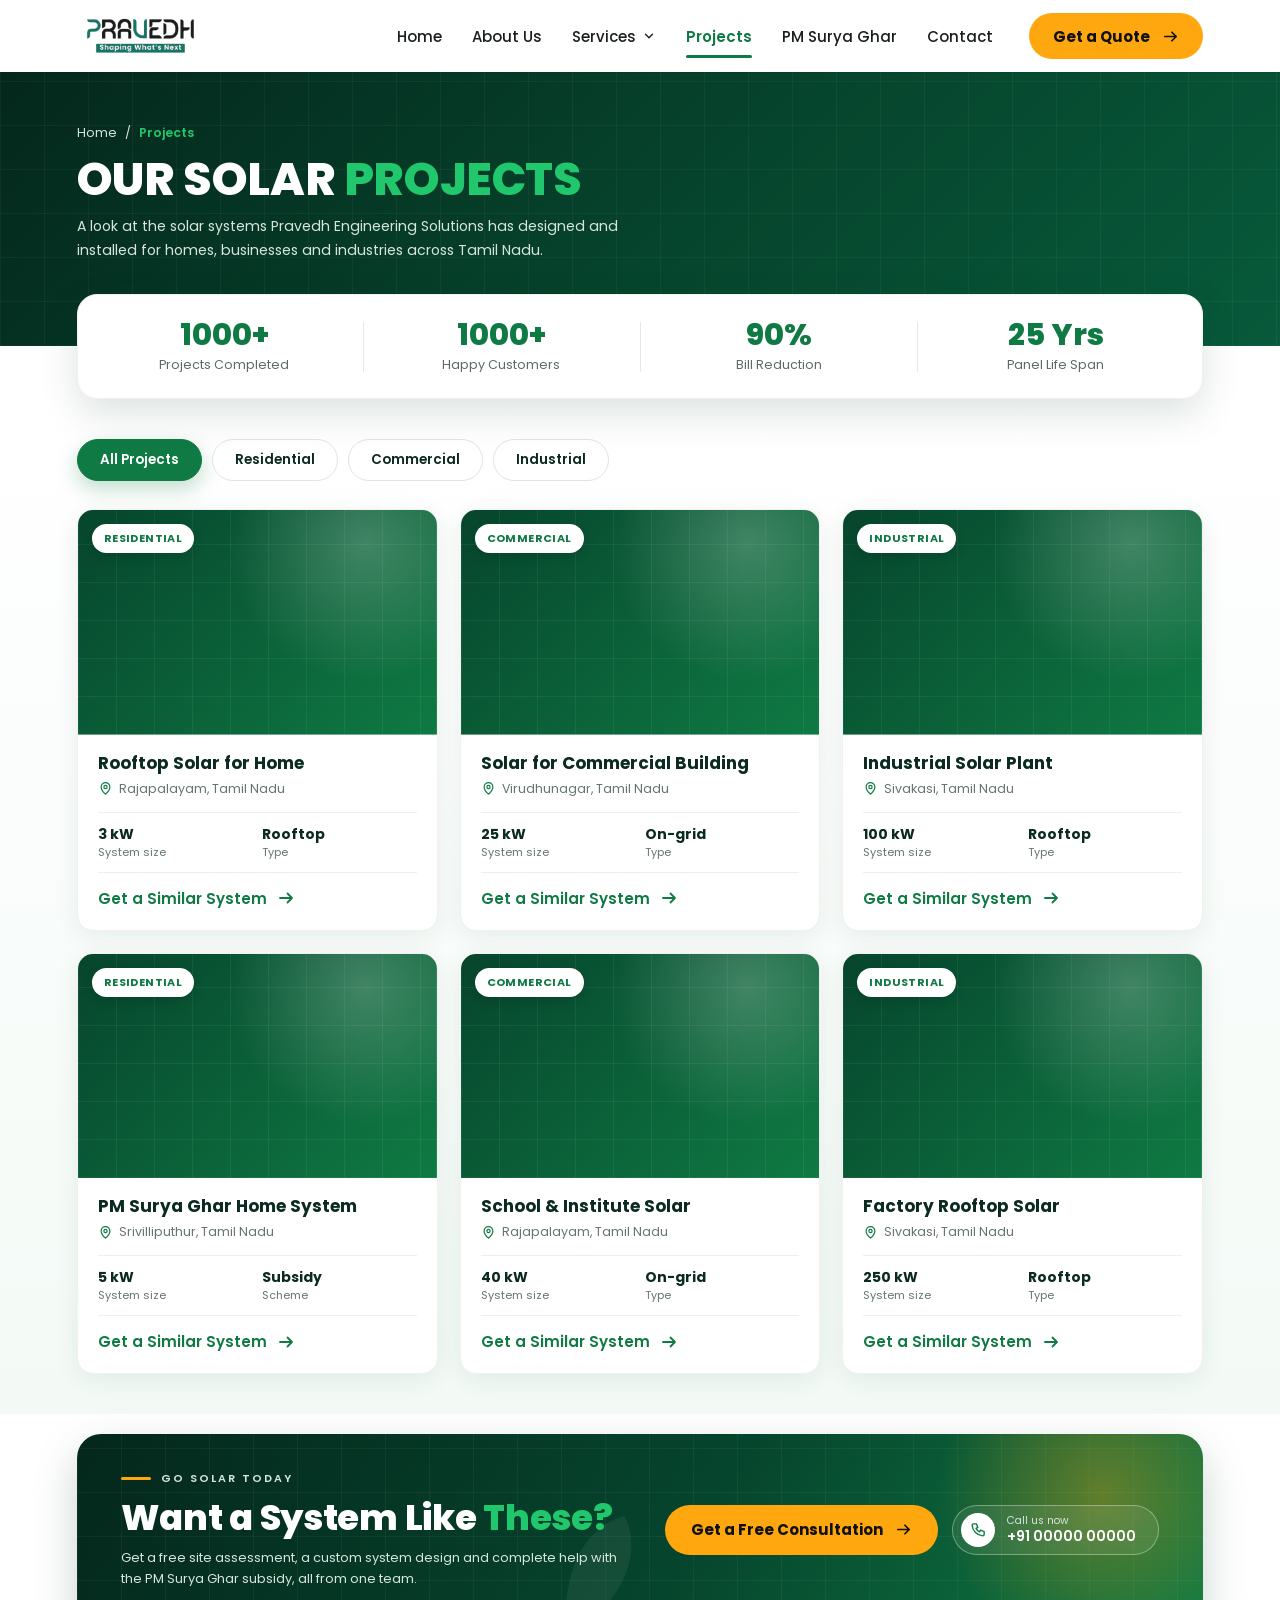
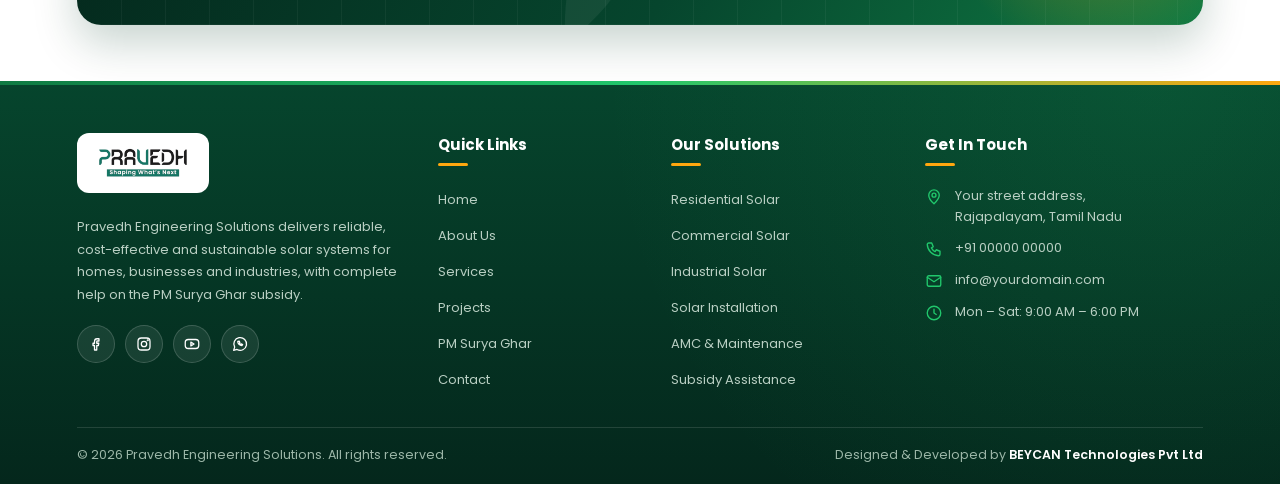
==== projects.html @ 55cfc6b9 "Add files via upload" ====
<!DOCTYPE html>
<html lang="en">
<head>
<meta charset="UTF-8">
<meta name="viewport" content="width=device-width, initial-scale=1">
<title>Our Projects – Pravedh Engineering Solutions</title>
<link rel="preconnect" href="https://fonts.googleapis.com">
<link rel="preconnect" href="https://fonts.gstatic.com" crossorigin>
<link href="https://fonts.googleapis.com/css2?family=Poppins:wght@400;500;600;700;800&display=swap" rel="stylesheet">
<link rel="stylesheet" href="css/style.css">
</head>
<body>

<!-- ============ HEADER ============ -->
<header class="header">
  <div class="container">
    <a href="index.html" class="logo" aria-label="Pravedh – Shaping What's Next">
      <img src="images/logo.png" alt="Pravedh – Shaping What's Next">
    </a>

    <nav class="nav" id="nav" aria-label="Main navigation">
      <a href="index.html">Home</a>
      <a href="index.html#about">About Us</a>
      <div class="dropdown">
        <button type="button" class="dropdown-toggle" aria-haspopup="true" aria-expanded="false">Services <svg class="chev" viewBox="0 0 24 24" fill="none" stroke="currentColor" stroke-width="2.4" stroke-linecap="round" stroke-linejoin="round"><path d="M6 9l6 6 6-6"/></svg></button>
        <div class="dropdown-menu">
          <a href="services.html#residential">Residential Solar</a>
          <a href="services.html#commercial">Commercial Solar</a>
          <a href="services.html#industrial">Industrial Solar</a>
          <a href="services.html#installation">Solar Installation</a>
          <a href="services.html#amc">AMC &amp; Maintenance</a>
        </div>
      </div>
      <a href="projects.html" class="active">Projects</a>
      <a href="index.html#pm-surya-ghar">PM Surya Ghar</a>
      <a href="index.html#contact">Contact</a>
    </nav>

    <div class="actions">
      <a href="index.html#contact" class="btn btn-orange">
        Get a Quote
        <svg viewBox="0 0 24 24" fill="none" stroke="currentColor" stroke-width="2.4" stroke-linecap="round" stroke-linejoin="round"><path d="M4 12h16M14 6l6 6-6 6"/></svg>
      </a>
      <button class="menu-toggle" id="menuToggle" aria-label="Toggle menu" aria-expanded="false" aria-controls="nav"><span></span></button>
    </div>
  </div>
</header>

<!-- ============ PAGE BANNER ============ -->
<section class="page-hero page-hero--tall">
  <div class="container">
    <nav class="crumbs" aria-label="Breadcrumb">
      <a href="index.html">Home</a><span>/</span><span class="here">Projects</span>
    </nav>
    <h1>Our Solar <span>Projects</span></h1>
    <p>A look at the solar systems Pravedh Engineering Solutions has designed and installed for homes, businesses and industries across Tamil Nadu.</p>
  </div>
</section>

<!-- ============ STATS STRIP ============ -->
<section class="pstats-wrap">
  <div class="container">
    <div class="pstats">
      <div class="pstat"><strong>1000+</strong><span>Projects Completed</span></div>
      <div class="pstat"><strong>1000+</strong><span>Happy Customers</span></div>
      <div class="pstat"><strong>90%</strong><span>Bill Reduction</span></div>
      <div class="pstat"><strong>25 Yrs</strong><span>Panel Life Span</span></div>
    </div>
  </div>
</section>

<!-- ============ PROJECTS ============ -->
<section class="proj-page">
  <div class="container">

    <div class="filters" role="tablist" aria-label="Filter projects">
      <button type="button" class="chip active" data-filter="all" role="tab" aria-selected="true">All Projects</button>
      <button type="button" class="chip" data-filter="residential" role="tab" aria-selected="false">Residential</button>
      <button type="button" class="chip" data-filter="commercial" role="tab" aria-selected="false">Commercial</button>
      <button type="button" class="chip" data-filter="industrial" role="tab" aria-selected="false">Industrial</button>
    </div>

    <div class="projects-grid" id="projGrid">

      <!-- 1 -->
      <article class="project-card" data-cat="residential">
        <div class="project-media">
          <span class="project-tag">Residential</span>
        </div>
        <div class="project-body">
          <h3>Rooftop Solar for Home</h3>
          <p class="project-loc">
            <svg viewBox="0 0 24 24"><path d="M12 21s7-6.2 7-11.5a7 7 0 0 0-14 0C5 14.8 12 21 12 21z"/><circle cx="12" cy="9.5" r="2.6"/></svg>
            Rajapalayam, Tamil Nadu
          </p>
          <div class="project-meta">
            <span><strong>3 kW</strong>System size</span>
            <span><strong>Rooftop</strong>Type</span>
          </div>
          <a href="index.html#contact" class="learn-more">Get a Similar System
            <svg viewBox="0 0 24 24" fill="none" stroke="currentColor" stroke-width="2.4" stroke-linecap="round" stroke-linejoin="round"><path d="M4 12h16M14 6l6 6-6 6"/></svg>
          </a>
        </div>
      </article>

      <!-- 2 -->
      <article class="project-card" data-cat="commercial">
        <div class="project-media">
          <span class="project-tag">Commercial</span>
        </div>
        <div class="project-body">
          <h3>Solar for Commercial Building</h3>
          <p class="project-loc">
            <svg viewBox="0 0 24 24"><path d="M12 21s7-6.2 7-11.5a7 7 0 0 0-14 0C5 14.8 12 21 12 21z"/><circle cx="12" cy="9.5" r="2.6"/></svg>
            Virudhunagar, Tamil Nadu
          </p>
          <div class="project-meta">
            <span><strong>25 kW</strong>System size</span>
            <span><strong>On-grid</strong>Type</span>
          </div>
          <a href="index.html#contact" class="learn-more">Get a Similar System
            <svg viewBox="0 0 24 24" fill="none" stroke="currentColor" stroke-width="2.4" stroke-linecap="round" stroke-linejoin="round"><path d="M4 12h16M14 6l6 6-6 6"/></svg>
          </a>
        </div>
      </article>

      <!-- 3 -->
      <article class="project-card" data-cat="industrial">
        <div class="project-media">
          <span class="project-tag">Industrial</span>
        </div>
        <div class="project-body">
          <h3>Industrial Solar Plant</h3>
          <p class="project-loc">
            <svg viewBox="0 0 24 24"><path d="M12 21s7-6.2 7-11.5a7 7 0 0 0-14 0C5 14.8 12 21 12 21z"/><circle cx="12" cy="9.5" r="2.6"/></svg>
            Sivakasi, Tamil Nadu
          </p>
          <div class="project-meta">
            <span><strong>100 kW</strong>System size</span>
            <span><strong>Rooftop</strong>Type</span>
          </div>
          <a href="index.html#contact" class="learn-more">Get a Similar System
            <svg viewBox="0 0 24 24" fill="none" stroke="currentColor" stroke-width="2.4" stroke-linecap="round" stroke-linejoin="round"><path d="M4 12h16M14 6l6 6-6 6"/></svg>
          </a>
        </div>
      </article>

      <!-- 4 -->
      <article class="project-card" data-cat="residential">
        <div class="project-media">
          <span class="project-tag">Residential</span>
        </div>
        <div class="project-body">
          <h3>PM Surya Ghar Home System</h3>
          <p class="project-loc">
            <svg viewBox="0 0 24 24"><path d="M12 21s7-6.2 7-11.5a7 7 0 0 0-14 0C5 14.8 12 21 12 21z"/><circle cx="12" cy="9.5" r="2.6"/></svg>
            Srivilliputhur, Tamil Nadu
          </p>
          <div class="project-meta">
            <span><strong>5 kW</strong>System size</span>
            <span><strong>Subsidy</strong>Scheme</span>
          </div>
          <a href="index.html#contact" class="learn-more">Get a Similar System
            <svg viewBox="0 0 24 24" fill="none" stroke="currentColor" stroke-width="2.4" stroke-linecap="round" stroke-linejoin="round"><path d="M4 12h16M14 6l6 6-6 6"/></svg>
          </a>
        </div>
      </article>

      <!-- 5 -->
      <article class="project-card" data-cat="commercial">
        <div class="project-media">
          <span class="project-tag">Commercial</span>
        </div>
        <div class="project-body">
          <h3>School &amp; Institute Solar</h3>
          <p class="project-loc">
            <svg viewBox="0 0 24 24"><path d="M12 21s7-6.2 7-11.5a7 7 0 0 0-14 0C5 14.8 12 21 12 21z"/><circle cx="12" cy="9.5" r="2.6"/></svg>
            Rajapalayam, Tamil Nadu
          </p>
          <div class="project-meta">
            <span><strong>40 kW</strong>System size</span>
            <span><strong>On-grid</strong>Type</span>
          </div>
          <a href="index.html#contact" class="learn-more">Get a Similar System
            <svg viewBox="0 0 24 24" fill="none" stroke="currentColor" stroke-width="2.4" stroke-linecap="round" stroke-linejoin="round"><path d="M4 12h16M14 6l6 6-6 6"/></svg>
          </a>
        </div>
      </article>

      <!-- 6 -->
      <article class="project-card" data-cat="industrial">
        <div class="project-media">
          <span class="project-tag">Industrial</span>
        </div>
        <div class="project-body">
          <h3>Factory Rooftop Solar</h3>
          <p class="project-loc">
            <svg viewBox="0 0 24 24"><path d="M12 21s7-6.2 7-11.5a7 7 0 0 0-14 0C5 14.8 12 21 12 21z"/><circle cx="12" cy="9.5" r="2.6"/></svg>
            Sivakasi, Tamil Nadu
          </p>
          <div class="project-meta">
            <span><strong>250 kW</strong>System size</span>
            <span><strong>Rooftop</strong>Type</span>
          </div>
          <a href="index.html#contact" class="learn-more">Get a Similar System
            <svg viewBox="0 0 24 24" fill="none" stroke="currentColor" stroke-width="2.4" stroke-linecap="round" stroke-linejoin="round"><path d="M4 12h16M14 6l6 6-6 6"/></svg>
          </a>
        </div>
      </article>

    </div>

    <p class="proj-empty" id="projEmpty" hidden>No projects in this category yet.</p>
  </div>
</section>

<!-- ============ CTA ============ -->
<section class="cta" id="cta">
  <div class="container">
    <div class="cta-box">
      <span class="cta-glow" aria-hidden="true"></span>
      <svg class="cta-leaf" viewBox="0 0 120 200" aria-hidden="true"><path d="M60 6C20 40 10 100 60 194 110 100 100 40 60 6z" fill="currentColor"/></svg>
      <div class="cta-text">
        <div class="cta-eyebrow">Go Solar Today</div>
        <h2>Want a System Like <span>These?</span></h2>
        <p>Get a free site assessment, a custom system design and complete help with the PM Surya Ghar subsidy, all from one team.</p>
      </div>
      <div class="cta-actions">
        <a href="index.html#contact" class="btn btn-orange">
          Get a Free Consultation
          <svg viewBox="0 0 24 24" fill="none" stroke="currentColor" stroke-width="2.4" stroke-linecap="round" stroke-linejoin="round"><path d="M4 12h16M14 6l6 6-6 6"/></svg>
        </a>
        <a href="tel:+910000000000" class="btn btn-call">
          <span class="cta-phone"><svg viewBox="0 0 24 24"><path d="M5 4h4l2 5-2.5 1.5a11 11 0 0 0 5 5L15 13l5 2v4a2 2 0 0 1-2 2A16 16 0 0 1 3 6a2 2 0 0 1 2-2z"/></svg></span>
          <span class="cta-call-txt"><small>Call us now</small>+91 00000 00000</span>
        </a>
      </div>
    </div>
  </div>
</section>

<!-- ============ FOOTER ============ -->
<footer class="footer">
  <div class="container">
    <div class="footer-grid">
      <div class="f-about">
        <a href="index.html" class="f-logo" aria-label="Pravedh – Shaping What's Next">
          <img src="images/logo.png" alt="Pravedh – Shaping What's Next">
        </a>
        <p>Pravedh Engineering Solutions delivers reliable, cost-effective and sustainable solar systems for homes, businesses and industries, with complete help on the PM Surya Ghar subsidy.</p>
        <div class="f-social">
          <a href="#" aria-label="Facebook"><svg viewBox="0 0 24 24"><path d="M14 8h2V5h-2.5C11.3 5 10 6.4 10 8.6V11H8v3h2v6h3v-6h2.2l.5-3H13V8.8c0-.5.2-.8 1-.8z"/></svg></a>
          <a href="#" aria-label="Instagram"><svg viewBox="0 0 24 24"><rect x="4" y="4" width="16" height="16" rx="4.5"/><circle cx="12" cy="12" r="3.6"/><circle cx="17" cy="7" r=".6"/></svg></a>
          <a href="#" aria-label="YouTube"><svg viewBox="0 0 24 24"><rect x="3" y="6" width="18" height="12" rx="4"/><path d="M10.5 9.5v5l4.2-2.5z"/></svg></a>
          <a href="https://wa.me/910000000000" aria-label="WhatsApp"><svg viewBox="0 0 24 24"><path d="M3.5 20.5l1.4-4.3A8.5 8.5 0 1 1 8 19.3z"/><path d="M9 8.5c0 3 2.500 5.500 5.500 5.500l1-1.200-1.800-.9-.8.700a4 4 0 0 1-1.800-1.800l.7-.8-.9-1.800z"/></svg></a>
        </div>
      </div>

      <div class="f-col">
        <h4>Quick Links</h4>
        <ul>
          <li><a href="index.html">Home</a></li>
          <li><a href="index.html#about">About Us</a></li>
          <li><a href="services.html">Services</a></li>
          <li><a href="projects.html">Projects</a></li>
          <li><a href="index.html#pm-surya-ghar">PM Surya Ghar</a></li>
          <li><a href="index.html#contact">Contact</a></li>
        </ul>
      </div>

      <div class="f-col">
        <h4>Our Solutions</h4>
        <ul>
          <li><a href="services.html#residential">Residential Solar</a></li>
          <li><a href="services.html#commercial">Commercial Solar</a></li>
          <li><a href="services.html#industrial">Industrial Solar</a></li>
          <li><a href="services.html#installation">Solar Installation</a></li>
          <li><a href="services.html#amc">AMC &amp; Maintenance</a></li>
          <li><a href="index.html#pm-surya-ghar">Subsidy Assistance</a></li>
        </ul>
      </div>

      <div class="f-col f-contact">
        <h4>Get In Touch</h4>
        <ul>
          <li>
            <svg viewBox="0 0 24 24"><path d="M12 21s7-6.2 7-11.5a7 7 0 0 0-14 0C5 14.8 12 21 12 21z"/><circle cx="12" cy="9.5" r="2.6"/></svg>
            <span>Your street address,<br>Rajapalayam, Tamil Nadu</span>
          </li>
          <li>
            <svg viewBox="0 0 24 24"><path d="M5 4h4l2 5-2.5 1.5a11 11 0 0 0 5 5L15 13l5 2v4a2 2 0 0 1-2 2A16 16 0 0 1 3 6a2 2 0 0 1 2-2z"/></svg>
            <a href="tel:+910000000000">+91 00000 00000</a>
          </li>
          <li>
            <svg viewBox="0 0 24 24"><rect x="3" y="5" width="18" height="14" rx="2"/><path d="M3 7l9 6 9-6"/></svg>
            <a href="mailto:info@yourdomain.com">info@yourdomain.com</a>
          </li>
          <li>
            <svg viewBox="0 0 24 24"><circle cx="12" cy="12" r="9"/><path d="M12 7v5l3 2"/></svg>
            <span>Mon – Sat: 9:00 AM – 6:00 PM</span>
          </li>
        </ul>
      </div>
    </div>

    <div class="footer-bottom">
      <p>&copy; <span id="year">2026</span> Pravedh Engineering Solutions. All rights reserved.</p>
      <p class="f-credit">Designed &amp; Developed by
        <a href="https://beycan.in/" target="_blank" rel="noopener">BEYCAN Technologies Pvt Ltd</a>
      </p>
    </div>
  </div>
</footer>

<button type="button" class="back-top" id="backTop" aria-label="Back to top">
  <span><svg viewBox="0 0 24 24"><path d="M12 19V5M6 11l6-6 6 6"/></svg></span>
</button>

<script>
document.addEventListener('DOMContentLoaded', function () {

  /* ===== nav + dropdown ===== */
  const toggle = document.getElementById('menuToggle');
  const nav = document.getElementById('nav');
  if (toggle && nav) {
    const dropdowns = nav.querySelectorAll('.dropdown');
    function closeDropdowns(except) {
      dropdowns.forEach(function (d) {
        if (d !== except) {
          d.classList.remove('open');
          const b = d.querySelector('.dropdown-toggle');
          if (b) b.setAttribute('aria-expanded', 'false');
        }
      });
    }
    function closeNav() {
      nav.classList.remove('open');
      toggle.setAttribute('aria-expanded', 'false');
      closeDropdowns();
    }
    toggle.addEventListener('click', function (e) {
      e.stopPropagation();
      const open = nav.classList.toggle('open');
      toggle.setAttribute('aria-expanded', open);
      if (!open) closeDropdowns();
    });
    dropdowns.forEach(function (d) {
      const btn = d.querySelector('.dropdown-toggle');
      if (!btn) return;
      btn.addEventListener('click', function (e) {
        e.stopPropagation();
        closeDropdowns(d);
        const open = d.classList.toggle('open');
        btn.setAttribute('aria-expanded', open);
      });
    });
    nav.querySelectorAll('a').forEach(function (a) { a.addEventListener('click', closeNav); });
    document.addEventListener('click', function (e) { if (!nav.contains(e.target)) closeNav(); });
    document.addEventListener('keydown', function (e) { if (e.key === 'Escape') closeNav(); });
    window.addEventListener('resize', function () { if (window.innerWidth > 960) closeNav(); });
  }

  /* ===== project filter ===== */
  const chips = document.querySelectorAll('.chip');
  const cards = document.querySelectorAll('#projGrid .project-card');
  const empty = document.getElementById('projEmpty');

  chips.forEach(function (chip) {
    chip.addEventListener('click', function () {
      const f = chip.dataset.filter;
      chips.forEach(function (c) {
        const on = c === chip;
        c.classList.toggle('active', on);
        c.setAttribute('aria-selected', on);
      });
      let shown = 0;
      cards.forEach(function (card) {
        const match = f === 'all' || card.dataset.cat === f;
        card.hidden = !match;
        if (match) shown++;
      });
      if (empty) empty.hidden = shown !== 0;
    });
  });

  /* ===== back to top ===== */
  const backTop = document.getElementById('backTop');
  if (backTop) {
    window.addEventListener('scroll', function () {
      backTop.classList.toggle('show', window.scrollY > 400);
    }, { passive: true });
    backTop.addEventListener('click', function () {
      window.scrollTo({ top: 0, behavior: 'smooth' });
    });
  }

  /* ===== footer year ===== */
  const y = document.getElementById('year');
  if (y) y.textContent = new Date().getFullYear();
});
</script>
</body>
</html>
---- css/style.css ----
:root{
  --green:#0f7a43;
  --green-bright:#4cae22;
  --green-dark:#04281d;
  --stats-bg:#0d4a2c;
  --orange:#ffa70f;
  --text:#1a1f1c;
  --ink:#0b2a22;
}
*{box-sizing:border-box;margin:0;padding:0}
html{scroll-behavior:smooth}
body{font-family:'Poppins',system-ui,sans-serif;color:var(--text);background:#fff;-webkit-font-smoothing:antialiased}
a{text-decoration:none;color:inherit}
img{max-width:100%;display:block}
.container{width:100%;max-width:1440px;margin:0 auto;padding:0 clamp(20px,6vw,90px)}

/* anchor links stop below the sticky header */
section[id]{scroll-margin-top:72px}

/* ---------- Header ---------- */
.header{position:sticky;top:0;z-index:50;background:#fff;box-shadow:0 1px 0 rgba(0,0,0,.05)}
.header .container{display:flex;align-items:center;justify-content:space-between;height:72px;gap:24px}
.logo img{height:54px;width:auto}
.nav{display:flex;gap:30px;align-items:center;margin-left:auto;margin-right:12px}
.nav a{font-size:15px;font-weight:500;padding:8px 0;position:relative;transition:color .2s}
.nav a:hover{color:var(--green)}
.nav a.active{color:var(--green);font-weight:600}
.nav a.active::after{content:"";position:absolute;left:0;right:0;bottom:-2px;height:3px;background:var(--green);border-radius:2px}
.actions{display:flex;align-items:center;gap:18px}
.btn{display:inline-flex;align-items:center;justify-content:center;gap:12px;font-family:inherit;font-weight:600;border-radius:999px;border:0;cursor:pointer;transition:transform .2s,box-shadow .2s,background .2s}
.btn svg{width:17px;height:17px;flex:none}
.btn-orange{background:var(--orange);color:#111;font-weight:700;font-size:15px;padding:0 24px;height:46px}
.btn-orange:hover{transform:translateY(-2px);box-shadow:0 8px 20px rgba(255,167,15,.4)}
.btn-outline{background:transparent;color:#fff;border:1.5px solid rgba(255,255,255,.75);font-size:15px;font-weight:500;padding:0 24px 0 16px;height:46px}
.btn-outline:hover{background:rgba(255,255,255,.12)}
.play{width:42px;height:42px;border-radius:50%;border:1.5px solid #fff;display:grid;place-items:center}
.play svg{width:16px;height:16px;fill:#fff;margin-left:2px}

.menu-toggle{display:none;width:48px;height:48px;border-radius:12px;border:1px solid #e2e5e3;background:#fff;cursor:pointer;place-items:center}
.menu-toggle span,.menu-toggle span::before,.menu-toggle span::after{display:block;width:20px;height:2px;background:var(--text);border-radius:2px;position:relative;transition:.25s}
.menu-toggle span::before,.menu-toggle span::after{content:"";position:absolute;left:0}
.menu-toggle span::before{top:-6px}
.menu-toggle span::after{top:6px}
.menu-toggle[aria-expanded="true"] span{background:transparent}
.menu-toggle[aria-expanded="true"] span::before{top:0;transform:rotate(45deg)}
.menu-toggle[aria-expanded="true"] span::after{top:0;transform:rotate(-45deg)}

/* ---------- Dropdown nav ---------- */
.dropdown{position:relative}
.dropdown-toggle{font:inherit;font-size:15px;font-weight:500;color:inherit;background:none;border:0;cursor:pointer;padding:8px 0;display:inline-flex;align-items:center;gap:6px;transition:color .2s}
.dropdown-toggle:hover,.dropdown.open .dropdown-toggle,.dropdown-toggle.active{color:var(--green)}
.dropdown-toggle.active{font-weight:600}
.chev{width:14px;height:14px;transition:transform .2s}
.dropdown.open .chev,.dropdown:hover .chev{transform:rotate(180deg)}
.dropdown-menu{position:absolute;top:100%;left:-16px;min-width:230px;background:#fff;border-radius:14px;box-shadow:0 16px 40px rgba(6,60,38,.16);border:1px solid #eef1ef;padding:8px;
  opacity:0;visibility:hidden;transform:translateY(8px);transition:opacity .2s,transform .2s,visibility .2s;z-index:60}
.dropdown:hover .dropdown-menu,.dropdown:focus-within .dropdown-menu,.dropdown.open .dropdown-menu{opacity:1;visibility:visible;transform:none}
.dropdown-menu a{display:block;padding:10px 14px;border-radius:10px;font-size:14.5px;white-space:nowrap}
.dropdown-menu a:hover{background:#e9f5ee;color:var(--green)}
.dropdown-menu a::after{display:none}

/* ---------- Hero ---------- */
.hero{position:relative;background:var(--green-dark);color:#fff;overflow:hidden;isolation:isolate}
.hero-bg{position:absolute;inset:0;z-index:-2}
.hero-bg img{width:100%;height:100%;object-fit:cover;object-position:70% center}
.hero::before{content:"";position:absolute;inset:0;z-index:-1;
  background:linear-gradient(90deg,#04281d 0%,rgba(4,40,29,.96) 28%,rgba(4,40,29,.6) 48%,rgba(4,40,29,0) 70%)}
.hero .container{display:flex;flex-direction:column;justify-content:space-between;min-height:500px;padding-top:44px;padding-bottom:32px;gap:28px}
.hero-content{max-width:700px}
.eyebrow{display:flex;align-items:center;gap:14px;font-size:15px;font-weight:400;letter-spacing:.4px;text-transform:uppercase}
.eyebrow::before{content:"";width:40px;height:4px;background:var(--orange);border-radius:3px;flex:none}
.hero h1{font-size:clamp(32px,4.2vw,58px);line-height:1.1;font-weight:700;margin:10px 0 16px;letter-spacing:-.5px;text-transform:uppercase}
.hero h1 .accent{color:var(--green-bright)}
.hero p.lead{font-size:clamp(14px,1.25vw,17px);line-height:1.6;max-width:560px;font-weight:400}
.hero-bottom{display:flex;align-items:center;justify-content:space-between;gap:24px}
.cta-row{display:flex;gap:12px;flex:none}
.cta-row .btn-orange{height:44px;padding:0 22px;font-size:14px;white-space:nowrap}
.cta-row .btn-outline{height:44px;padding:0 20px 0 10px;font-size:14px;white-space:nowrap}
.cta-row .play{width:28px;height:28px}
.cta-row .play svg{width:12px;height:12px}

/* stats card */
.stats{flex:1 1 auto;min-width:0;max-width:760px;background:rgba(13,74,44,.94);border-radius:20px;padding:16px 8px;display:grid;grid-template-columns:repeat(4,1fr);backdrop-filter:blur(4px)}
.stat{display:flex;align-items:center;gap:10px;padding:0 12px;position:relative}
.stat + .stat::before{content:"";position:absolute;left:0;top:6%;bottom:6%;width:1px;background:rgba(255,255,255,.2)}
.stat-icon{width:40px;height:40px;border-radius:50%;border:2px solid var(--green-bright);display:grid;place-items:center;flex:none}
.stat-icon svg{width:20px;height:20px;stroke:#fff;fill:none;stroke-width:1.6;stroke-linecap:round;stroke-linejoin:round}
.stat strong{display:block;font-size:18px;font-weight:700;line-height:1.1}
.stat span{display:block;font-size:11px;line-height:1.3;font-weight:400;margin-top:2px;color:#e8f2ec}

/* ---------- Tablet ---------- */
@media (max-width:1180px){
  .nav{gap:20px}
  .hero .container{min-height:480px}
  .hero-bottom{flex-direction:column;align-items:stretch}
  .stats{max-width:none;grid-template-columns:repeat(2,1fr);row-gap:20px;padding:20px 8px}
  .stat:nth-child(3)::before{display:none}
}

/* ---------- Mobile nav ---------- */
@media (max-width:960px){
  section[id]{scroll-margin-top:64px}
  .header .container{height:64px}
  .logo img{height:46px}
  .menu-toggle{display:grid}
  .nav{position:absolute;top:100%;left:0;right:0;margin:0;background:#fff;flex-direction:column;align-items:stretch;gap:0;padding:8px 20px 20px;
    box-shadow:0 18px 30px rgba(0,0,0,.12);border-top:1px solid #eef0ee;
    max-height:0;overflow:hidden;visibility:hidden;opacity:0;padding-top:0;padding-bottom:0;transition:max-height .3s ease,opacity .25s,padding .3s}
  .nav.open{max-height:85vh;overflow-y:auto;visibility:visible;opacity:1;padding-top:8px;padding-bottom:20px}
  .nav a{padding:15px 4px;border-bottom:1px solid #f0f2f0;font-size:17px}
  .nav a.active::after{display:none}
  .header .btn-orange{height:40px;padding:0 16px;font-size:14px}
  .header .btn-orange svg{display:none}

  /* dropdowns inside the mobile menu */
  .dropdown{border-bottom:1px solid #f0f2f0}
  .dropdown-toggle{width:100%;justify-content:space-between;padding:15px 4px;font-size:17px}
  .dropdown-menu{position:static;box-shadow:none;border:0;border-radius:0;padding:0 0 0 14px;min-width:0;
    max-height:0;overflow:hidden;opacity:1;visibility:visible;transform:none;transition:max-height .3s ease}
  .dropdown:hover .dropdown-menu{max-height:0}
  .dropdown.open .dropdown-menu{max-height:320px}
  .dropdown:hover .chev{transform:none}
  .dropdown.open .chev{transform:rotate(180deg)}
  .dropdown-menu a{padding:12px 4px;border-bottom:0;font-size:15px;color:#4b5a53}
}

/* ---------- Mobile ---------- */
@media (max-width:760px){
  .hero::before{background:linear-gradient(180deg,rgba(4,40,29,.94) 0%,rgba(4,40,29,.82) 55%,rgba(4,40,29,.55) 100%)}
  .hero-bg img{object-position:62% center}
  .hero .container{min-height:0;padding-top:32px;padding-bottom:24px}
  .eyebrow{font-size:12px}
  .eyebrow::before{width:34px;height:4px}
  .cta-row{flex-direction:column;gap:12px}
  .cta-row .btn{width:100%}
  .cta-row .btn-orange,.cta-row .btn-outline{height:46px;font-size:14px}
  .cta-row .btn-outline{justify-content:flex-start}
  .stats{padding:22px 8px;border-radius:20px;row-gap:22px}
  .stat{padding:0 12px;gap:10px;flex-direction:column;align-items:flex-start}
  .stat-icon{width:44px;height:44px}
  .stat-icon svg{width:22px;height:22px}
  .stat strong{font-size:18px}
  .stat span{font-size:11.5px}
}
@media (max-width:420px){
  .logo img{height:40px}
  .header .container{gap:10px}
  .header .btn-orange{padding:0 14px;font-size:13px}
}
@media (prefers-reduced-motion:reduce){*{transition:none!important;scroll-behavior:auto!important}}
:focus-visible{outline:3px solid var(--orange);outline-offset:3px}

/* ---------- About ---------- */
.about{position:relative;overflow:hidden;padding:56px 0 64px;background:
  radial-gradient(circle at 78% 30%,#eaf6ee 0,rgba(234,246,238,0) 55%),#fff}
.about-top{display:grid;grid-template-columns:1.05fr 1fr;gap:56px;align-items:center}
.about-eyebrow{display:flex;align-items:center;gap:14px;color:var(--green);font-size:17px;font-weight:500;text-transform:uppercase}
.about-eyebrow::before{content:"";width:40px;height:4px;border-radius:3px;background:#ff5a1f;flex:none}
.about h2{font-size:clamp(30px,4.2vw,58px);line-height:1.05;font-weight:800;color:var(--ink);text-transform:uppercase;margin:14px 0 18px;letter-spacing:-.5px}
.about h2 span{color:var(--green);display:block}
.about h3{font-size:clamp(18px,2vw,27px);font-weight:600;color:var(--ink);margin-bottom:16px}
.about-text p{font-size:clamp(14px,1.25vw,17px);line-height:1.75;color:#4b5a53;max-width:640px;margin-bottom:28px}

.about-visual{position:relative;padding:0 0 28px}
.about-visual::before{content:"";position:absolute;top:-30px;right:-30px;width:52%;height:55%;background:#14956a;border-radius:26px;z-index:0}
.about-visual::after{content:"";position:absolute;left:-26px;bottom:6px;width:24%;height:36%;background:var(--green);border-radius:22px;z-index:0}
.about-img{position:relative;z-index:1;border-radius:24px;overflow:hidden;border:3px solid #fff;box-shadow:0 18px 40px rgba(6,60,38,.22);aspect-ratio:16/11}
.about-img img{width:100%;height:100%;object-fit:cover}
.dots{position:absolute;z-index:1;top:-34px;left:20%;width:80px;height:56px;
  background:radial-gradient(circle,var(--green) 2px,transparent 2.5px) 0 0/22px 22px}
.leaves{position:absolute;z-index:2;top:-44px;left:-56px;width:92px;height:auto;transform:rotate(12deg)}
.float-card{position:absolute;z-index:3;right:-18px;bottom:-4px;display:flex;align-items:center;gap:14px;background:#fff;border-radius:18px;padding:16px 22px 16px 16px;box-shadow:0 14px 34px rgba(6,60,38,.18)}
.float-icon{width:52px;height:52px;border-radius:50%;background:var(--green);display:grid;place-items:center;flex:none}
.float-icon svg{width:26px;height:26px;fill:none;stroke:#fff;stroke-width:1.8;stroke-linecap:round;stroke-linejoin:round}
.float-card strong{display:block;font-size:15px;font-weight:700;line-height:1.25;color:var(--ink);max-width:110px}
.float-card span{display:block;font-size:13px;color:var(--ink);margin-top:2px}

.about-features{margin-top:32px;background:#fff;border-radius:20px;box-shadow:0 8px 28px rgba(6,60,38,.1);padding:18px 8px;display:grid;grid-template-columns:repeat(4,1fr)}
.feature{display:flex;align-items:center;gap:12px;padding:0 16px;position:relative}
.feature + .feature::before{content:"";position:absolute;left:0;top:4%;bottom:4%;width:1px;background:#e3e9e5}
.feature-icon{width:52px;height:52px;border-radius:50%;background:#dcf0e4;display:grid;place-items:center;flex:none}
.feature-icon svg{width:26px;height:26px;fill:none;stroke:var(--green);stroke-width:1.7;stroke-linecap:round;stroke-linejoin:round}
.feature h4{font-size:16px;font-weight:700;color:var(--ink);margin-bottom:3px;line-height:1.25}
.feature p{font-size:12.5px;line-height:1.45;color:#5b6a63}

@media (max-width:1180px){
  .about-features{grid-template-columns:repeat(2,1fr);row-gap:26px}
  .feature:nth-child(3)::before{display:none}
}
@media (max-width:900px){
  .about{padding:44px 0 52px}
  .about-top{grid-template-columns:1fr;gap:48px}
  .about-visual{margin:0 14px}
  .float-card{right:-8px}
  .leaves{left:-30px;width:72px}
}
@media (max-width:600px){
  .about-features{grid-template-columns:1fr;padding:20px 8px;row-gap:22px;margin-top:36px}
  .feature{padding:0 14px}
  .feature::before{display:none}
  .feature-icon{width:48px;height:48px}
  .feature-icon svg{width:24px;height:24px}
  .float-card{position:relative;right:auto;bottom:auto;margin:-26px 12px 0;padding:12px 16px 12px 12px}
  .about-visual{padding-bottom:0}
  .about-visual::after{display:none}
  .dots{display:none}
}

/* ---------- Services (home page: 3 cards) ---------- */
.services{padding:56px 0 64px;background:#fff}
.services-head{display:flex;align-items:flex-start;justify-content:space-between;gap:24px;margin-bottom:34px}
.services-eyebrow{display:flex;align-items:center;gap:14px;color:var(--green);font-size:14px;font-weight:600;letter-spacing:2px;text-transform:uppercase}
.services-eyebrow::before{content:"";width:40px;height:4px;border-radius:3px;background:var(--orange);flex:none}
.services h2{font-size:clamp(26px,3.6vw,50px);line-height:1.1;font-weight:800;color:var(--ink);text-transform:uppercase;margin-top:10px;letter-spacing:-.5px}
.services h2 span{color:var(--green)}
.btn-ghost{background:#fff;color:var(--ink);border:1.5px solid #dfe5e1;font-size:15px;height:48px;padding:0 26px;margin-top:6px;white-space:nowrap;flex:none}
.btn-ghost:hover{border-color:var(--green);color:var(--green)}

.services-grid{display:grid;grid-template-columns:repeat(3,1fr);gap:22px}
.service-card{background:#fff;border-radius:16px;border:1px solid #eef1ef;box-shadow:0 6px 24px rgba(6,60,38,.08);display:flex;flex-direction:column;transition:transform .25s,box-shadow .25s}
.service-card:hover{transform:translateY(-4px);box-shadow:0 12px 32px rgba(6,60,38,.14)}
.service-media{position:relative;aspect-ratio:16/9.5;border-radius:16px 16px 0 0;background:linear-gradient(135deg,#06452d,#0f7a43)}
.service-media img{width:100%;height:100%;object-fit:cover;border-radius:16px 16px 0 0}
.service-icon{position:absolute;left:18px;bottom:-30px;width:60px;height:60px;border-radius:50%;background:#fff;box-shadow:0 6px 18px rgba(6,60,38,.16);display:grid;place-items:center}
.service-icon svg{width:30px;height:30px;fill:none;stroke:var(--green);stroke-width:1.7;stroke-linecap:round;stroke-linejoin:round}
.service-body{padding:42px 20px 22px;display:flex;flex-direction:column;flex:1}
.service-body h3{font-size:18px;font-weight:700;color:var(--ink);margin-bottom:6px;line-height:1.25}
.service-body p{font-size:13.5px;line-height:1.6;color:#66756e;margin-bottom:18px}
.learn-more{margin-top:auto;display:inline-flex;align-items:center;gap:10px;color:var(--green);font-size:15px;font-weight:600}
.learn-more svg{width:18px;height:18px;transition:transform .2s}
.learn-more:hover svg{transform:translateX(4px)}

@media (max-width:900px){
  .services-grid{grid-template-columns:repeat(2,1fr)}
  .service-card:last-child:nth-child(odd){grid-column:1 / -1}
  .service-card:last-child:nth-child(odd) .service-media{aspect-ratio:16/7}
}
@media (max-width:600px){
  .services{padding:44px 0 52px}
  .services-head{flex-direction:column;gap:18px;margin-bottom:28px}
}
@media (max-width:520px){
  .services-grid{grid-template-columns:1fr;gap:20px}
  .service-card:last-child:nth-child(odd){grid-column:auto}
  .service-card:last-child:nth-child(odd) .service-media{aspect-ratio:16/9.5}
}

/* ---------- PM Surya Ghar ---------- */
.pmsg{position:relative;overflow:hidden;isolation:isolate;background:#fff}

/* photo starts at 30% so the family sits between the text and the card */
.pmsg-bg{
  position:absolute;top:0;bottom:0;left:30%;right:0;
  z-index:-1;
  background:url("../images/pmsg-bg.jpg") center bottom/cover no-repeat;
}
/* soft fade from white into the photo on the left */
.pmsg-bg::before{
  content:"";position:absolute;inset:0;
  background:linear-gradient(90deg,#fff 0%,rgba(255,255,255,.85) 12%,rgba(255,255,255,0) 40%);
}

.pmsg-grid{display:grid;grid-template-columns:1fr 300px;gap:32px;align-items:center;padding-top:30px;padding-bottom:30px;min-height:420px}

/* logos */
.pmsg-brands{display:flex;align-items:center;gap:20px;margin-bottom:18px}
.brand-mnre,.brand-sg{display:flex;align-items:center;gap:12px}
.brand-mnre img{height:42px;width:auto}
.brand-sg img{height:40px;width:auto}
.brand-mnre p{font-size:10.5px;line-height:1.35;color:var(--ink)}
.brand-sg{padding-left:16px;border-left:1.5px solid #cfd8d3}
.brand-sg p{font-size:14px;font-weight:700;line-height:1.2;color:var(--ink);letter-spacing:-.2px}

/* text */
.pmsg h2{font-size:clamp(22px,2.5vw,34px);line-height:1.15;font-weight:800;color:var(--ink);letter-spacing:-.4px}
.pmsg h2 span{color:#ff5a1f}
.pmsg-lead{font-size:clamp(13px,1.05vw,15px);line-height:1.6;color:#33423b;max-width:480px;margin:10px 0 18px}
.pmsg .btn-orange{height:42px;padding:0 24px;font-size:14px}

/* badges */
.pm-badges{display:flex;align-items:center;margin-top:20px;flex-wrap:wrap;row-gap:12px}
.pm-badge{display:flex;align-items:center;gap:12px;padding:0 16px;font-size:12px;line-height:1.3;color:var(--ink);font-weight:500}
.pm-badge:first-child{padding-left:0}
.pm-badge + .pm-badge{border-left:1px solid #cfd8d3}
.pm-badge-ico{width:38px;height:38px;border-radius:50%;background:#dcf0e4;display:grid;place-items:center;flex:none}
.pm-badge-ico svg{width:19px;height:19px;fill:none;stroke:var(--green);stroke-width:1.7;stroke-linecap:round;stroke-linejoin:round}

/* support card */
.pmsg-card{background:rgba(255,255,255,.96);border-radius:18px;box-shadow:0 12px 34px rgba(6,60,38,.16);padding:4px 16px}
.pmsg-card ul{list-style:none}
.pmsg-card li{display:flex;align-items:center;gap:12px;padding:10px 0}
.pmsg-card li + li{border-top:1px solid #e6ebe8}
.pm-ico{width:40px;height:40px;border-radius:50%;background:#3d9a26;display:grid;place-items:center;flex:none}
.pm-ico svg{width:20px;height:20px;fill:none;stroke:#fff;stroke-width:1.7;stroke-linecap:round;stroke-linejoin:round}
.pmsg-card strong{display:block;font-size:13.5px;font-weight:700;color:var(--ink);line-height:1.25}
.pmsg-card li span:not(.pm-ico){display:block;font-size:11.5px;line-height:1.4;color:#4b5a53;margin-top:1px}

/* tablet */
@media (max-width:1100px){
  .pmsg-bg{left:0;background-position:70% bottom}
  .pmsg-bg::before{background:linear-gradient(180deg,rgba(255,255,255,.96) 0%,rgba(255,255,255,.88) 55%,rgba(255,255,255,.5) 100%)}
  .pmsg-grid{grid-template-columns:1fr;gap:28px;min-height:0}
  .pmsg-card{max-width:440px}
}

/* mobile */
@media (max-width:600px){
  .pmsg-grid{padding-top:28px;padding-bottom:28px}
  .pmsg-brands{flex-direction:column;align-items:flex-start;gap:14px}
  .brand-sg{padding-left:0;border-left:0}
  .pmsg .btn-orange{width:100%}
  .pm-badges{flex-direction:column;align-items:flex-start}
  .pm-badge{padding:0}
  .pm-badge + .pm-badge{border-left:0}
  .pmsg-card{padding:4px 16px}
}

/* ---------- Engineering Expertise ---------- */
.eng{position:relative;overflow:hidden;padding:40px 0 48px;background:linear-gradient(180deg,#f3faf6 0%,#fff 100%)}
.eng-leaf{position:absolute;top:10px;right:10px;width:70px;height:auto;opacity:.5;pointer-events:none}
.eng-grid{display:grid;grid-template-columns:.8fr 1.3fr;gap:44px;align-items:center}
.eng-content{min-width:0}   /* lets the mobile slider scroll inside the grid */

/* image */
.eng-visual{position:relative;padding:0 0 0 18px}
.eng-visual::before{content:"";position:absolute;top:-18px;left:0;width:36%;height:32%;background:#14956a;border-radius:20px;z-index:0}
.eng-visual::after{content:"";position:absolute;right:-14px;top:36%;width:6%;height:28%;background:var(--green);border-radius:14px;z-index:0}
.eng-img{position:relative;z-index:1;border-radius:18px;overflow:hidden;border:3px solid #fff;box-shadow:0 14px 32px rgba(6,60,38,.2);aspect-ratio:1/.92}
.eng-img img{width:100%;height:100%;object-fit:cover}
.eng-dots{position:absolute;z-index:1;top:-28px;right:6%;width:88px;height:28px;
  background:radial-gradient(circle,var(--green) 2px,transparent 2.5px) 0 0/18px 18px}

/* content */
.eng-eyebrow{display:flex;align-items:center;gap:12px;color:var(--green);font-size:11.5px;font-weight:600;letter-spacing:1.8px;text-transform:uppercase}
.eng-eyebrow::before{content:"";width:34px;height:3px;border-radius:3px;background:#ff5a1f;flex:none}
.eng h2{font-size:clamp(22px,2.4vw,34px);line-height:1.15;font-weight:800;color:var(--ink);letter-spacing:-.4px;margin:10px 0 10px}
.eng h2 span{color:var(--green)}
.eng-lead{font-size:clamp(12.5px,.95vw,13.5px);line-height:1.6;color:#5b6a63;margin-bottom:18px;max-width:680px}

/* cards */
.eng-cards{display:grid;grid-template-columns:repeat(2,1fr);gap:10px}
.eng-card{display:flex;align-items:center;gap:12px;background:#fff;border-radius:12px;padding:12px 14px;box-shadow:0 3px 14px rgba(6,60,38,.07);border:1px solid #eef3f0;position:relative;transition:transform .25s,box-shadow .25s}
.eng-card:hover{transform:translateY(-3px);box-shadow:0 10px 26px rgba(6,60,38,.13)}
.eng-ico{width:42px;height:42px;border-radius:50%;background:#dcf0e4;display:grid;place-items:center;flex:none}
.eng-ico svg{width:22px;height:22px;fill:none;stroke:var(--green);stroke-width:1.6;stroke-linecap:round;stroke-linejoin:round}
.eng-txt{flex:1;min-width:0;padding-right:20px}
.eng-txt strong{display:block;font-size:13px;font-weight:700;color:var(--ink);line-height:1.25;margin-bottom:2px}
.eng-txt span{display:block;font-size:11px;line-height:1.45;color:#66756e}
.eng-go{position:absolute;top:9px;right:9px;width:22px;height:22px;border-radius:50%;background:#ffe6c2;display:grid;place-items:center;transition:background .2s}
.eng-go svg{width:11px;height:11px;fill:none;stroke:#ff7a00;stroke-width:2.8;stroke-linecap:round;stroke-linejoin:round}
.eng-card:hover .eng-go{background:var(--orange)}
.eng-card:hover .eng-go svg{stroke:#fff}

/* page dots (only used on mobile) */
.eng-pager{display:none}

/* tablet */
@media (max-width:1100px){
  .eng-grid{grid-template-columns:minmax(0,1fr);gap:36px}
  .eng-visual{max-width:480px;margin:0 auto;width:100%}
}

/* mobile: 2 cards per page, swipe + auto scroll */
@media (max-width:700px){
  .eng{padding:36px 0 44px}
  .eng-visual{padding-left:12px}
  .eng-visual::after{display:none}
  .eng-leaf{width:50px}

  .eng-cards{
    grid-template-columns:none;
    grid-template-rows:repeat(2,auto);
    grid-auto-flow:column;
    grid-auto-columns:100%;
    gap:10px;
    overflow-x:auto;
    overscroll-behavior-x:contain;
    scroll-snap-type:x mandatory;
    scrollbar-width:none;
    padding:4px 2px 10px;
    margin:0 -2px;
  }
  .eng-cards::-webkit-scrollbar{display:none}
  .eng-card{scroll-snap-align:start}
  .eng-card:hover{transform:none}

  .eng-pager{display:flex;justify-content:center;gap:8px;margin-top:14px}
  .eng-pager button{width:9px;height:9px;border-radius:999px;border:0;padding:0;background:#c9d9d0;cursor:pointer;transition:width .3s,background .3s}
  .eng-pager button.active{width:26px;background:var(--green)}
}

/* ---------- Why Choose Pravedh ---------- */
.why{position:relative;overflow:hidden;isolation:isolate;display:flex;flex-direction:column;color:#fff;
  background:linear-gradient(135deg,#04271c 0%,#06452d 55%,#075a3b 100%)}
.why .container{position:relative;z-index:2}
.why-leaf{position:absolute;z-index:0;top:80px;left:40%;width:54px;color:rgba(255,255,255,.05);transform:rotate(25deg)}

/* photo with curved edge */
.why-media{position:absolute;z-index:1;top:0;right:0;bottom:0;width:42%}
.why-edge,.why-photo{position:absolute;inset:0}
.why-edge{background:#22c06b;clip-path:ellipse(104% 134% at 100% 100%)}
.why-photo{clip-path:ellipse(100% 130% at 100% 100%)}
.why-photo img{width:100%;height:100%;object-fit:cover;object-position:62% center}

/* floating tags */
.why-tags{position:absolute;z-index:3;right:14px;bottom:10%;display:flex;flex-direction:column;gap:7px;width:132px}
.why-tag{display:flex;align-items:center;gap:8px;background:#fff;color:#0b2a22;border-radius:10px;padding:7px 10px;font-size:10px;font-weight:600;line-height:1.3;box-shadow:0 6px 18px rgba(0,0,0,.2)}
.why-tag-ico{width:26px;height:26px;border-radius:50%;background:#e1f3e8;display:grid;place-items:center;flex:none}
.why-tag-ico svg{width:14px;height:14px;fill:none;stroke:#0f7a43;stroke-width:1.8;stroke-linecap:round;stroke-linejoin:round}

/* content */
.why-content{max-width:54%;padding:30px 0 34px}
.why-eyebrow{display:flex;align-items:center;gap:10px;font-size:10.5px;font-weight:500;letter-spacing:1.8px;text-transform:uppercase}
.why-eyebrow::before{content:"";width:30px;height:3px;border-radius:3px;background:#ff5a1f;flex:none}
.why h2{font-size:clamp(20px,2.4vw,32px);line-height:1.12;font-weight:800;text-transform:uppercase;letter-spacing:-.3px;margin:10px 0 10px}
.why h2 span{color:#21c76c}
.why-lead{font-size:clamp(12px,.95vw,13px);line-height:1.6;color:#d6e6dd;max-width:520px;margin-bottom:20px}

.why-grid{display:grid;grid-template-columns:repeat(4,1fr);row-gap:16px}
.why-item{display:flex;flex-direction:column;align-items:center;text-align:center;gap:8px;padding:0 6px;position:relative;font-size:11px;font-weight:600;line-height:1.35}
.why-item::before{content:"";position:absolute;left:0;top:6%;bottom:6%;width:1px;background:rgba(255,255,255,.14)}
.why-item:nth-child(4n+1)::before{display:none}
.why-ico{width:42px;height:42px;border-radius:50%;display:grid;place-items:center;
  background:radial-gradient(circle at 35% 30%,#1f8a58,#0d5a38);border:1px solid rgba(255,255,255,.14);box-shadow:0 5px 12px rgba(0,0,0,.25)}
.why-ico svg{width:20px;height:20px;fill:none;stroke:#fff;stroke-width:1.5;stroke-linecap:round;stroke-linejoin:round}

/* tablet */
@media (max-width:1100px){
  .why-content{max-width:none;padding:30px 0 24px}
  .why-media{position:relative;width:100%;height:260px;order:2}
  .why-edge{display:none}
  .why-photo{clip-path:none}
  .why-photo::after{content:"";position:absolute;inset:0;background:linear-gradient(180deg,#06452d 0%,rgba(6,69,45,0) 40%)}
  .why-photo img{object-position:60% 30%}
  .why-tags{flex-direction:row;width:auto;left:14px;right:14px;bottom:12px;gap:7px}
  .why-tag{flex:1;padding:7px 8px}
  .why-leaf{display:none}
}
/* mobile */
@media (max-width:700px){
  .why-grid{grid-template-columns:repeat(2,1fr);row-gap:16px}
  .why-item:nth-child(4n+1)::before{display:block}
  .why-item:nth-child(2n+1)::before{display:none}
  .why-media{height:300px}
  .why-tags{flex-direction:column;left:auto;width:132px;right:10px}
  .why-tag{flex:none}
}

/* ---------- Our Process ---------- */
.process{position:relative;overflow:hidden;isolation:isolate;padding:44px 0 52px;background:linear-gradient(180deg,#f1faf5 0%,#fff 100%)}

/* background photo: top right, fades to white on the left and bottom */
.process-bg{position:absolute;z-index:-1;top:0;right:0;width:66%;height:72%;background:url("../images/process-bg.png") center/cover no-repeat}
.process-bg::before{content:"";position:absolute;inset:0;background:linear-gradient(90deg,#f1faf5 0%,rgba(241,250,245,.85) 18%,rgba(241,250,245,0) 55%)}
.process-bg::after{content:"";position:absolute;inset:0;background:linear-gradient(180deg,rgba(255,255,255,0) 55%,#fff 100%)}

.process-eyebrow{display:flex;align-items:center;gap:12px;color:var(--green);font-size:11.5px;font-weight:600;letter-spacing:2px;text-transform:uppercase}
.process-eyebrow::before{content:"";width:34px;height:3px;border-radius:3px;background:#ff5a1f;flex:none}
.process h2{font-size:clamp(22px,2.9vw,38px);line-height:1.12;font-weight:800;color:var(--ink);text-transform:uppercase;letter-spacing:-.4px;margin:10px 0 10px}
.process h2 span{color:var(--green-bright);background:linear-gradient(90deg,#0f7a43,#2ec36b);-webkit-background-clip:text;background-clip:text;-webkit-text-fill-color:transparent}
.process-lead{font-size:clamp(12.5px,1vw,14px);line-height:1.6;color:#5b6a63;max-width:520px}

/* steps */
.steps{display:grid;grid-template-columns:repeat(5,1fr);gap:26px;margin-top:84px}
.step{position:relative}
.step-medal{position:absolute;left:50%;top:-44px;transform:translateX(-50%);width:88px;height:88px;border-radius:50%;background:#fff;
  box-shadow:0 8px 24px rgba(6,60,38,.14);border:2px solid #c3e4d2;display:grid;place-items:center;z-index:2}
.step-ico{width:60px;height:60px;border-radius:50%;background:#e2f3e9;display:grid;place-items:center}
.step-ico svg{width:34px;height:34px;fill:none;stroke:#0b2a22;stroke-width:1.8;stroke-linecap:round;stroke-linejoin:round}
.step-no{position:absolute;top:-8px;left:-8px;width:28px;height:28px;border-radius:50%;background:#ff6a1a;color:#fff;font-size:11.5px;font-weight:700;display:grid;place-items:center;box-shadow:0 4px 10px rgba(255,106,26,.4)}

/* connector arrow between cards */
.step-arrow{position:absolute;top:-14px;right:-26px;width:26px;height:26px;border-radius:50%;background:#0f7a43;display:grid;place-items:center;z-index:3}
.step-arrow svg{width:13px;height:13px;fill:none;stroke:#fff;stroke-width:2.6;stroke-linecap:round;stroke-linejoin:round}

.step-card{background:#fff;border-radius:20px;box-shadow:0 8px 28px rgba(6,60,38,.09);padding:56px 16px 22px;text-align:center;position:relative;height:100%}
.step-card::after{content:"";display:block;width:34px;height:3px;border-radius:3px;background:#0f7a43;margin:14px auto 0}
.step-card h3{font-size:16px;font-weight:700;color:var(--ink);margin-bottom:5px}
.step-card p{font-size:12px;line-height:1.55;color:#66756e}

/* tablet */
@media (max-width:1100px){
  .process-bg{width:100%;height:46%}
  .process-bg::before{background:linear-gradient(90deg,#f1faf5 0%,rgba(241,250,245,.7) 40%,rgba(241,250,245,.2) 100%)}
  .steps{grid-template-columns:repeat(3,1fr);row-gap:70px}
  .step-arrow{display:none}
}
@media (min-width:701px) and (max-width:900px){
  .steps{grid-template-columns:repeat(2,1fr)}
}
/* mobile */
@media (max-width:700px){
  .process{padding:36px 0 44px}
  .steps{grid-template-columns:1fr;row-gap:64px;margin-top:70px}
  .process-bg{height:38%}
}

/* ---------- Why Go Solar ---------- */
.gs{position:relative;overflow:hidden;isolation:isolate;display:flex;flex-direction:column;color:#fff;
  background:linear-gradient(135deg,#04271c 0%,#06452d 55%,#075a3b 100%)}
.gs .container{position:relative;z-index:2;padding-top:30px;padding-bottom:26px}
.gs-leaf{position:absolute;z-index:0;top:-20px;left:50%;width:60px;color:rgba(255,255,255,.05);transform:rotate(20deg)}

/* photo with curved edge */
.gs-media{position:absolute;z-index:1;top:0;right:0;bottom:0;width:40%}
.gs-edge,.gs-photo{position:absolute;inset:0}
.gs-edge{background:#0f7a43;clip-path:ellipse(101% 80% at 100% 50%)}
.gs-photo{clip-path:ellipse(99% 78% at 100% 50%)}
.gs-photo img{width:100%;height:100%;object-fit:cover;object-position:62% 30%}

/* text: kept inside the dark panel so it never runs over the photo */
.gs-top{max-width:56%}
.gs-eyebrow{display:flex;align-items:center;gap:10px;font-size:10px;font-weight:500;letter-spacing:1.8px;text-transform:uppercase}
.gs-eyebrow::before{content:"";width:28px;height:3px;border-radius:3px;background:#ff5a1f;flex:none}
.gs h2{font-size:clamp(20px,2.3vw,32px);line-height:1.12;font-weight:800;text-transform:uppercase;letter-spacing:-.3px;margin:8px 0 8px}
.gs h2 span{color:#21c76c}
.gs-lead{font-size:clamp(11.5px,.9vw,12.5px);line-height:1.6;color:#d6e6dd;margin-bottom:16px}

/* benefit cards */
.gs-cards{display:grid;grid-template-columns:repeat(3,1fr);gap:10px}
.gs-card{display:flex;align-items:center;gap:10px;padding:9px 11px;border-radius:12px;background:rgba(255,255,255,.06);border:1px solid rgba(255,255,255,.16)}
.gs-ico{width:36px;height:36px;border-radius:50%;background:#fff;display:grid;place-items:center;flex:none}
.gs-ico svg{width:19px;height:19px;fill:none;stroke:#ff6a1a;stroke-width:1.7;stroke-linecap:round;stroke-linejoin:round}
.gs-txt{font-size:10.5px;line-height:1.4;color:#eaf4ee}
.gs-txt b{color:#ff7a1a;font-size:13px;font-weight:700}

/* bottom bar */
.gs-bar{margin-top:16px;background:rgba(255,255,255,.97);color:#0b2a22;border-radius:14px;box-shadow:0 10px 28px rgba(0,0,0,.2);padding:10px 8px;display:grid;grid-template-columns:repeat(4,1fr)}
.gs-b{display:flex;align-items:center;gap:10px;padding:0 14px;position:relative}
.gs-b + .gs-b::before{content:"";position:absolute;left:0;top:8%;bottom:8%;width:1px;background:#dfe7e2}
.gs-b-ico{width:36px;height:36px;border-radius:50%;background:#e1f3e8;display:grid;place-items:center;flex:none}
.gs-b-ico svg{width:19px;height:19px;fill:none;stroke:#0f7a43;stroke-width:1.7;stroke-linecap:round;stroke-linejoin:round}
.gs-b strong{display:block;font-size:12px;font-weight:700;line-height:1.25}
.gs-b em{display:block;font-style:normal;font-size:10px;line-height:1.4;color:#66756e;margin-top:1px}

/* tablet */
@media (max-width:1100px){
  .gs-media{position:relative;width:100%;height:200px}
  .gs-edge{display:none}
  .gs-photo{clip-path:none}
  .gs-photo::after{content:"";position:absolute;inset:0;background:linear-gradient(180deg,rgba(4,39,28,0) 40%,#06452d 100%)}
  .gs-photo img{object-position:62% 35%}
  .gs-leaf{display:none}
  .gs .container{padding-top:6px}
  .gs-top{max-width:none}
  .gs-bar{grid-template-columns:repeat(2,1fr);row-gap:14px}
  .gs-b:nth-child(odd)::before{display:none}
}
/* mobile */
@media (max-width:700px){
  .gs-media{height:180px}
  .gs-cards{grid-template-columns:1fr}
  .gs-bar{grid-template-columns:1fr;padding:12px 6px}
  .gs-b::before{display:none}
  .gs-b{padding:0 10px}
}

/* ---------- Projects ---------- */
.projects{padding:48px 0 56px;background:linear-gradient(180deg,#fff 0%,#f3faf6 100%)}
.projects-head{display:flex;align-items:flex-end;justify-content:space-between;gap:24px;margin-bottom:28px}
.projects-eyebrow{display:flex;align-items:center;gap:12px;color:var(--green);font-size:12px;font-weight:600;letter-spacing:2px;text-transform:uppercase}
.projects-eyebrow::before{content:"";width:36px;height:3px;border-radius:3px;background:var(--orange);flex:none}
.projects h2{font-size:clamp(24px,3vw,40px);line-height:1.12;font-weight:800;color:var(--ink);text-transform:uppercase;letter-spacing:-.4px;margin:10px 0 8px}
.projects h2 span{color:var(--green)}
.projects-lead{font-size:clamp(12.5px,1vw,14px);line-height:1.6;color:#5b6a63;max-width:520px}

.projects-grid{display:grid;grid-template-columns:repeat(3,1fr);gap:22px}
.project-card{background:#fff;border-radius:16px;border:1px solid #eef1ef;box-shadow:0 6px 24px rgba(6,60,38,.08);overflow:hidden;display:flex;flex-direction:column;transition:transform .25s,box-shadow .25s}
.project-card:hover{transform:translateY(-4px);box-shadow:0 12px 32px rgba(6,60,38,.14)}

/* image area: blank background now.
   To add a photo later, set it on the element: style="--img:url('images/project-1.jpg')" */
.project-media{position:relative;aspect-ratio:16/10;
  background:var(--img,
    radial-gradient(circle at 80% 15%,rgba(255,255,255,.22) 0,rgba(255,255,255,0) 40%),
    repeating-linear-gradient(90deg,rgba(255,255,255,.06) 0 1px,transparent 1px 38px),
    repeating-linear-gradient(0deg,rgba(255,255,255,.06) 0 1px,transparent 1px 38px),
    linear-gradient(135deg,#06452d 0%,#0f7a43 100%)) center/cover no-repeat}
.project-tag{position:absolute;top:14px;left:14px;background:#fff;color:var(--green);font-size:11px;font-weight:700;letter-spacing:.4px;text-transform:uppercase;padding:6px 12px;border-radius:999px;box-shadow:0 4px 12px rgba(0,0,0,.12)}

.project-body{padding:18px 20px 20px;display:flex;flex-direction:column;flex:1}
.project-body h3{font-size:17px;font-weight:700;color:var(--ink);line-height:1.25;margin-bottom:6px}
.project-loc{display:flex;align-items:center;gap:6px;font-size:12.5px;color:#66756e;margin-bottom:14px}
.project-loc svg{width:15px;height:15px;fill:none;stroke:var(--green);stroke-width:1.9;stroke-linecap:round;stroke-linejoin:round;flex:none}
.project-meta{display:grid;grid-template-columns:1fr 1fr;gap:10px;padding:12px 0;margin-bottom:14px;border-top:1px solid #edf1ee;border-bottom:1px solid #edf1ee}
.project-meta span{font-size:11px;color:#66756e;line-height:1.4}
.project-meta strong{display:block;font-size:14px;font-weight:700;color:var(--ink)}

/* tablet */
@media (max-width:1000px){
  .projects-grid{grid-template-columns:repeat(2,1fr)}
}
/* mobile */
@media (max-width:640px){
  .projects{padding:40px 0 48px}
  .projects-head{flex-direction:column;align-items:flex-start;gap:16px}
  .projects-grid{grid-template-columns:1fr;gap:18px}
}

/* ---------- CTA Banner ---------- */
.cta{padding:20px 0 56px;background:#fff}
.cta-box{position:relative;overflow:hidden;isolation:isolate;display:flex;align-items:center;justify-content:space-between;gap:32px;
  padding:36px 44px;border-radius:24px;color:#fff;
  background:
    repeating-linear-gradient(90deg,rgba(255,255,255,.045) 0 1px,transparent 1px 44px),
    repeating-linear-gradient(0deg,rgba(255,255,255,.045) 0 1px,transparent 1px 44px),
    linear-gradient(120deg,#04271c 0%,#06452d 55%,#0f7a43 100%);
  box-shadow:0 18px 44px rgba(6,60,38,.22)}
.cta-glow{position:absolute;z-index:-1;right:-80px;top:-120px;width:360px;height:360px;border-radius:50%;
  background:radial-gradient(circle,rgba(255,167,15,.35) 0%,rgba(255,167,15,0) 65%)}
.cta-leaf{position:absolute;z-index:-1;left:42%;bottom:-30px;width:90px;color:rgba(255,255,255,.06);transform:rotate(25deg)}

.cta-text{max-width:600px}
.cta-eyebrow{display:flex;align-items:center;gap:10px;font-size:11px;font-weight:600;letter-spacing:2px;text-transform:uppercase;color:#d6e6dd}
.cta-eyebrow::before{content:"";width:30px;height:3px;border-radius:3px;background:var(--orange);flex:none}
.cta h2{font-size:clamp(22px,2.8vw,36px);line-height:1.15;font-weight:800;letter-spacing:-.3px;margin:10px 0 8px}
.cta h2 span{color:#21c76c}
.cta-text p{font-size:clamp(12.5px,1vw,14px);line-height:1.65;color:#d6e6dd}

.cta-actions{display:flex;align-items:center;gap:14px;flex:none}
.cta .btn-orange{height:50px;padding:0 26px;font-size:15px;white-space:nowrap}
.btn-call{background:rgba(255,255,255,.08);color:#fff;border:1.5px solid rgba(255,255,255,.35);padding:0 22px 0 8px;height:50px;gap:12px;white-space:nowrap}
.btn-call:hover{background:rgba(255,255,255,.16)}
.cta-phone{width:34px;height:34px;border-radius:50%;background:#fff;display:grid;place-items:center;flex:none}
.cta-phone svg{width:17px;height:17px;fill:none;stroke:#0f7a43;stroke-width:2;stroke-linecap:round;stroke-linejoin:round}
.cta-call-txt{display:flex;flex-direction:column;align-items:flex-start;font-size:14px;font-weight:600;line-height:1.2;text-align:left}
.cta-call-txt small{font-size:10.5px;font-weight:400;color:#d6e6dd}

/* tablet */
@media (max-width:1000px){
  .cta-box{flex-direction:column;align-items:flex-start;gap:24px;padding:32px 30px}
  .cta-leaf{left:auto;right:20px}
}
/* mobile */
@media (max-width:600px){
  .cta{padding:12px 0 44px}
  .cta-box{padding:28px 20px;border-radius:20px}
  .cta-actions{flex-direction:column;align-items:stretch;width:100%}
  .cta .btn-orange,.btn-call{width:100%}
  .btn-call{justify-content:flex-start}
}

/* ---------- Testimonials ---------- */
.testi{padding:48px 0 52px;background:linear-gradient(180deg,#f3faf6 0%,#fff 100%)}
.testi-head{display:flex;align-items:flex-end;justify-content:space-between;gap:24px;margin-bottom:26px}
.testi-eyebrow{display:flex;align-items:center;gap:12px;color:var(--green);font-size:12px;font-weight:600;letter-spacing:2px;text-transform:uppercase}
.testi-eyebrow::before{content:"";width:36px;height:3px;border-radius:3px;background:var(--orange);flex:none}
.testi h2{font-size:clamp(24px,3vw,40px);line-height:1.12;font-weight:800;color:var(--ink);text-transform:uppercase;letter-spacing:-.4px;margin:10px 0 8px}
.testi h2 span{color:var(--green)}
.testi-lead{font-size:clamp(12.5px,1vw,14px);line-height:1.6;color:#5b6a63;max-width:520px}

.testi-nav{display:flex;gap:10px;flex:none}
.testi-arrow{width:44px;height:44px;border-radius:50%;border:1.5px solid #dfe5e1;background:#fff;display:grid;place-items:center;cursor:pointer;transition:background .2s,border-color .2s}
.testi-arrow svg{width:18px;height:18px;fill:none;stroke:var(--ink);stroke-width:2.2;stroke-linecap:round;stroke-linejoin:round}
.testi-arrow:hover{background:var(--green);border-color:var(--green)}
.testi-arrow:hover svg{stroke:#fff}

/* slider */
.testi-viewport{overflow:hidden;padding:10px 6px 26px;margin:-10px -6px -26px}
.testi-track{display:flex;gap:22px;transition:transform .6s cubic-bezier(.22,.61,.36,1);will-change:transform;touch-action:pan-y}
.testi-card{flex:0 0 calc((100% - 44px) / 3);position:relative;background:#fff;border-radius:18px;border:1px solid #eef1ef;box-shadow:0 8px 28px rgba(6,60,38,.09);padding:26px 24px 22px;display:flex;flex-direction:column}
.testi-quote{position:absolute;top:20px;right:22px;width:34px;height:34px;fill:#dcf0e4}
.testi-stars{color:#ffa70f;font-size:16px;letter-spacing:2px;margin-bottom:12px}
.testi-card p{font-size:13.5px;line-height:1.7;color:#4b5a53;margin-bottom:20px;flex:1}
.testi-user{display:flex;align-items:center;gap:12px;padding-top:16px;border-top:1px solid #edf1ee}
.testi-avatar{width:44px;height:44px;border-radius:50%;background:linear-gradient(135deg,#0f7a43,#2ec36b);color:#fff;font-size:14px;font-weight:700;display:grid;place-items:center;flex:none}
.testi-user strong{display:block;font-size:14px;font-weight:700;color:var(--ink);line-height:1.25}
.testi-user em{display:block;font-style:normal;font-size:12px;color:#66756e;margin-top:2px}

/* dots */
.testi-dots{display:flex;justify-content:center;gap:8px;margin-top:34px}
.testi-dot{width:9px;height:9px;border-radius:999px;border:0;background:#c9d9d0;cursor:pointer;padding:0;transition:width .3s,background .3s}
.testi-dot.active{width:26px;background:var(--green)}

/* tablet: 2 cards */
@media (max-width:1000px){
  .testi-card{flex-basis:calc((100% - 22px) / 2)}
}
/* mobile: 1 card */
@media (max-width:640px){
  .testi{padding:40px 0 44px}
  .testi-head{align-items:flex-start}
  .testi-nav{display:none}
  .testi-card{flex-basis:100%}
  .testi-track{gap:16px}
}

/* ---------- Contact ---------- */
.contact{position:relative;overflow:hidden;padding:56px 0 64px;background:linear-gradient(180deg,#fff 0%,#f3faf6 100%)}
.contact-grid{display:grid;grid-template-columns:.9fr 1.1fr;gap:44px;align-items:center}

.contact-eyebrow{display:flex;align-items:center;gap:12px;color:var(--green);font-size:12px;font-weight:600;letter-spacing:2px;text-transform:uppercase}
.contact-eyebrow::before{content:"";width:36px;height:3px;border-radius:3px;background:var(--orange);flex:none}
.contact h2{font-size:clamp(24px,3vw,40px);line-height:1.12;font-weight:800;color:var(--ink);text-transform:uppercase;letter-spacing:-.4px;margin:10px 0 12px}
.contact h2 span{color:var(--green)}
.contact-lead{font-size:clamp(12.5px,1vw,14px);line-height:1.65;color:#5b6a63;max-width:480px;margin-bottom:24px}

.contact-list{list-style:none;display:grid;gap:16px}
.contact-list li{display:flex;align-items:flex-start;gap:14px;font-size:13.5px;line-height:1.55;color:#4b5a53}
.contact-list strong{display:block;font-size:14px;font-weight:700;color:var(--ink);margin-bottom:1px}
.contact-list a{color:#4b5a53;transition:color .2s}
.contact-list a:hover{color:var(--green)}
.contact-ico{width:44px;height:44px;border-radius:50%;background:#dcf0e4;display:grid;place-items:center;flex:none}
.contact-ico svg{width:21px;height:21px;fill:none;stroke:var(--green);stroke-width:1.8;stroke-linecap:round;stroke-linejoin:round}

/* form card */
.contact-card{background:#fff;border-radius:22px;border:1px solid #eef1ef;box-shadow:0 16px 44px rgba(6,60,38,.12);padding:30px 30px 26px}
.contact-card h3{font-size:20px;font-weight:700;color:var(--ink)}
.contact-sub{font-size:12.5px;color:#66756e;margin:3px 0 18px}

.field{margin-bottom:14px;min-width:0}
.field-row{display:grid;grid-template-columns:1fr 1fr;gap:14px}
.field label{display:block;font-size:12px;font-weight:600;color:var(--ink);margin-bottom:6px}
.field input,.field select,.field textarea{width:100%;font-family:inherit;font-size:13.5px;color:var(--ink);background:#f7faf8;border:1.5px solid #e1e9e4;border-radius:10px;padding:11px 13px;outline:none;transition:border-color .2s,box-shadow .2s,background .2s}
.field textarea{resize:vertical;min-height:84px}
.field input::placeholder,.field textarea::placeholder{color:#9aa8a0}
.field input:focus,.field select:focus,.field textarea:focus{border-color:var(--green);background:#fff;box-shadow:0 0 0 3px rgba(15,122,67,.12)}
.field.invalid input,.field.invalid select{border-color:#e5484d;background:#fff6f6}
.field-err{display:block;font-size:11px;color:#e5484d;margin-top:4px}

.hp{position:absolute;left:-9999px;width:1px;height:1px;overflow:hidden}

.contact-submit{width:100%;height:48px;font-size:15px;margin-top:6px}
.contact-submit[disabled]{opacity:.7;cursor:not-allowed;transform:none;box-shadow:none}

.form-status{font-size:13px;line-height:1.5;margin-top:12px;display:none;border-radius:10px;padding:10px 14px}
.form-status.ok{display:block;background:#e6f6ec;color:#0b6b3a}
.form-status.err{display:block;background:#fdeeee;color:#b3262b}

/* tablet */
@media (max-width:1000px){
  .contact-grid{grid-template-columns:1fr;gap:34px}
  .contact-lead{max-width:none}
}
/* mobile */
@media (max-width:600px){
  .contact{padding:40px 0 48px}
  .contact-card{padding:22px 18px 20px;border-radius:18px}
  .field-row{grid-template-columns:1fr;gap:0}
}

/* ---------- Footer ---------- */
.footer{position:relative;overflow:hidden;color:#cfe0d6;
  background:
    radial-gradient(circle at 90% 0%,rgba(33,199,108,.12) 0,rgba(33,199,108,0) 45%),
    linear-gradient(180deg,#06452d 0%,#04271c 100%)}
.footer::before{content:"";position:absolute;top:0;left:0;right:0;height:4px;background:linear-gradient(90deg,#0f7a43,#21c76c,var(--orange))}
.footer .container{position:relative}
.footer-grid{display:grid;grid-template-columns:1.5fr .9fr 1fr 1.3fr;gap:40px;padding:52px 0 36px}

/* about */
.f-logo{display:inline-block;background:#fff;border-radius:12px;padding:8px 14px;margin-bottom:16px}
.f-logo img{height:44px;width:auto}
.f-about p{font-size:13px;line-height:1.75;color:#b9cfc3;max-width:340px;margin-bottom:18px}

.f-social{display:flex;gap:10px}
.f-social a{width:38px;height:38px;border-radius:50%;background:rgba(255,255,255,.08);border:1px solid rgba(255,255,255,.16);display:grid;place-items:center;transition:background .2s,transform .2s,border-color .2s}
.f-social svg{width:18px;height:18px;fill:none;stroke:#fff;stroke-width:1.7;stroke-linecap:round;stroke-linejoin:round}
.f-social a:hover{background:var(--orange);border-color:var(--orange);transform:translateY(-3px)}

/* link columns */
.f-col h4{position:relative;font-size:15px;font-weight:700;color:#fff;margin-bottom:20px;padding-bottom:10px}
.f-col h4::after{content:"";position:absolute;left:0;bottom:0;width:30px;height:3px;border-radius:3px;background:var(--orange)}
.f-col ul{list-style:none;display:grid;gap:11px}
.f-col a{font-size:13px;color:#b9cfc3;transition:color .2s,padding-left .2s}
.f-col a:hover{color:#fff;padding-left:5px}

/* contact column */
.f-contact li{display:flex;align-items:flex-start;gap:12px;font-size:13px;line-height:1.6;color:#b9cfc3}
.f-contact svg{width:18px;height:18px;flex:none;margin-top:2px;fill:none;stroke:#21c76c;stroke-width:1.8;stroke-linecap:round;stroke-linejoin:round}
.f-contact a:hover{padding-left:0}

/* bottom bar */
.footer-bottom{display:flex;flex-wrap:wrap;align-items:center;justify-content:space-between;gap:10px 20px;padding:18px 0 20px;border-top:1px solid rgba(255,255,255,.12);font-size:12.5px;color:#9db8a9}

/* designed & developed by (right side) */
.f-credit{margin:0;font-size:12.5px;color:#9db8a9;text-align:right}
.f-credit a{color:#fff;font-weight:600;transition:color .2s}
.f-credit a:hover{color:var(--orange)}

/* floating back-to-top button */
.back-top{position:fixed;right:22px;bottom:22px;z-index:90;width:60px;height:60px;border-radius:50%;border:0;padding:0;cursor:pointer;
  background:#0f7a43;display:grid;place-items:center;box-shadow:0 10px 26px rgba(6,60,38,.35);
  opacity:0;visibility:hidden;transform:translateY(14px);transition:opacity .3s,transform .3s,visibility .3s,background .2s}
.back-top.show{opacity:1;visibility:visible;transform:none}
.back-top span{width:42px;height:42px;border-radius:50%;background:#fff;display:grid;place-items:center;transition:transform .2s}
.back-top svg{width:20px;height:20px;fill:none;stroke:#0f7a43;stroke-width:2.6;stroke-linecap:round;stroke-linejoin:round;transition:stroke .2s}
.back-top:hover{background:var(--orange)}
.back-top:hover span{transform:translateY(-2px)}
.back-top:hover svg{stroke:var(--orange)}

/* tablet */
@media (max-width:1000px){
  .footer-grid{grid-template-columns:1fr 1fr;gap:34px;padding:44px 0 28px}
  .f-about{grid-column:1 / -1}
  .f-about p{max-width:520px}
}
/* mobile */
@media (max-width:600px){
  .footer-grid{grid-template-columns:1fr;gap:28px;padding:36px 0 22px}
  .footer-bottom{flex-direction:column;align-items:flex-start;gap:8px}
  .f-credit{text-align:left}
  .back-top{right:14px;bottom:14px;width:52px;height:52px}
  .back-top span{width:36px;height:36px}
  .back-top svg{width:18px;height:18px}
}

/* =====================================================
   SERVICES PAGE (services.html)
   ===================================================== */

/* banner */
.page-hero{position:relative;overflow:hidden;isolation:isolate;color:#fff;padding:52px 0 48px;
  background:
    repeating-linear-gradient(90deg,rgba(255,255,255,.04) 0 1px,transparent 1px 44px),
    repeating-linear-gradient(0deg,rgba(255,255,255,.04) 0 1px,transparent 1px 44px),
    linear-gradient(135deg,#04271c 0%,#06452d 55%,#075a3b 100%)}
.crumbs{display:flex;align-items:center;gap:8px;font-size:12.5px;color:#d6e6dd}
.crumbs a{transition:color .2s}
.crumbs a:hover{color:#fff}
.crumbs .here{color:#21c76c;font-weight:600}
.page-hero h1{font-size:clamp(28px,4vw,46px);line-height:1.1;font-weight:800;text-transform:uppercase;letter-spacing:-.4px;margin:12px 0 10px}
.page-hero h1 span{color:#21c76c}
.page-hero p{max-width:600px;font-size:clamp(13px,1.1vw,15px);line-height:1.7;color:#d6e6dd}

/* detail rows */
.svc-list{padding:40px 0 24px;background:#fff}
.svc-row{display:grid;grid-template-columns:1fr 1fr;gap:48px;align-items:center;padding:28px 0;scroll-margin-top:96px}
.svc-row + .svc-row{border-top:1px solid #edf1ee}
.svc-row:nth-child(even) .svc-media{order:2}
.svc-media{position:relative;border-radius:20px;overflow:hidden;aspect-ratio:16/11;box-shadow:0 14px 34px rgba(6,60,38,.16);
  background:linear-gradient(135deg,#06452d,#0f7a43)}
.svc-media img{width:100%;height:100%;object-fit:cover}
.svc-body h2{font-size:clamp(22px,2.6vw,34px);line-height:1.15;font-weight:800;color:var(--ink);text-transform:uppercase;letter-spacing:-.3px;margin-bottom:10px}
.svc-body h2 span{color:var(--green)}
.svc-body > p{font-size:14px;line-height:1.7;color:#5b6a63;margin-bottom:16px;max-width:520px}
.svc-points{list-style:none;display:grid;grid-template-columns:1fr 1fr;gap:10px 18px;margin-bottom:22px}
.svc-points li{display:flex;align-items:flex-start;gap:10px;font-size:13px;line-height:1.5;color:var(--ink)}
.svc-points li::before{content:"";flex:none;width:20px;height:20px;border-radius:50%;margin-top:1px;
  background:#dcf0e4 url("data:image/svg+xml,%3Csvg xmlns='http://www.w3.org/2000/svg' viewBox='0 0 24 24' fill='none' stroke='%230f7a43' stroke-width='3' stroke-linecap='round' stroke-linejoin='round'%3E%3Cpath d='M5 12l5 5 9-10'/%3E%3C/svg%3E") center/11px no-repeat}
.svc-actions{display:flex;flex-wrap:wrap;gap:12px}
.svc-actions .btn-orange{height:46px;padding:0 24px;font-size:14px}
.svc-actions .btn-ghost{margin-top:0;height:46px;font-size:14px}

@media (max-width:900px){
  .svc-row{grid-template-columns:1fr;gap:22px;padding:22px 0}
  .svc-row:nth-child(even) .svc-media{order:0}
}
@media (max-width:600px){
  .page-hero{padding:40px 0 36px}
  .svc-list{padding:28px 0 12px}
  .svc-points{grid-template-columns:1fr}
  .svc-actions .btn{width:100%}
}
/* =====================================================
   PROJECTS PAGE (projects.html)
   ===================================================== */

/* taller banner so the stats strip can overlap it */
.page-hero--tall{padding-bottom:84px}

/* stats strip overlapping the banner */
.pstats-wrap{position:relative;z-index:3;margin-top:-52px}
.pstats{display:grid;grid-template-columns:repeat(4,1fr);background:#fff;border-radius:20px;border:1px solid #eef1ef;box-shadow:0 14px 38px rgba(6,60,38,.14);padding:20px 8px}
.pstat{text-align:center;padding:4px 12px;position:relative}
.pstat + .pstat::before{content:"";position:absolute;left:0;top:10%;bottom:10%;width:1px;background:#e3e9e5}
.pstat strong{display:block;font-size:clamp(20px,2.4vw,30px);font-weight:800;color:var(--green);line-height:1.1}
.pstat span{display:block;font-size:12.5px;color:#5b6a63;margin-top:4px}

/* page body */
.proj-page{padding:40px 0 28px;background:linear-gradient(180deg,#fff 0%,#f3faf6 100%)}

/* filter chips */
.filters{display:flex;flex-wrap:wrap;gap:10px;margin-bottom:28px}
.chip{font-family:inherit;font-size:13.5px;font-weight:600;color:var(--ink);background:#fff;border:1.5px solid #dfe5e1;border-radius:999px;padding:10px 22px;cursor:pointer;transition:background .2s,color .2s,border-color .2s,transform .2s}
.chip:hover{border-color:var(--green);color:var(--green)}
.chip.active{background:var(--green);border-color:var(--green);color:#fff;box-shadow:0 8px 20px rgba(15,122,67,.25)}

/* hidden cards must really disappear (display:flex would override [hidden]) */
.project-card[hidden]{display:none}
.proj-empty{text-align:center;color:#66756e;font-size:14px;padding:30px 0}
.proj-page .projects-grid{margin-bottom:12px}

/* tablet */
@media (max-width:900px){
  .pstats{grid-template-columns:repeat(2,1fr);row-gap:16px}
  .pstat:nth-child(3)::before{display:none}
}
/* mobile */
@media (max-width:600px){
  .page-hero--tall{padding-bottom:76px}
  .pstats-wrap{margin-top:-44px}
  .pstat span{font-size:11.5px}
  .proj-page{padding:30px 0 20px}

  /* chips scroll sideways instead of wrapping onto many rows */
  .filters{flex-wrap:nowrap;overflow-x:auto;scrollbar-width:none;margin:0 -20px 22px;padding:2px 20px 6px}
  .filters::-webkit-scrollbar{display:none}
  .chip{flex:none;padding:9px 18px;font-size:13px}
}
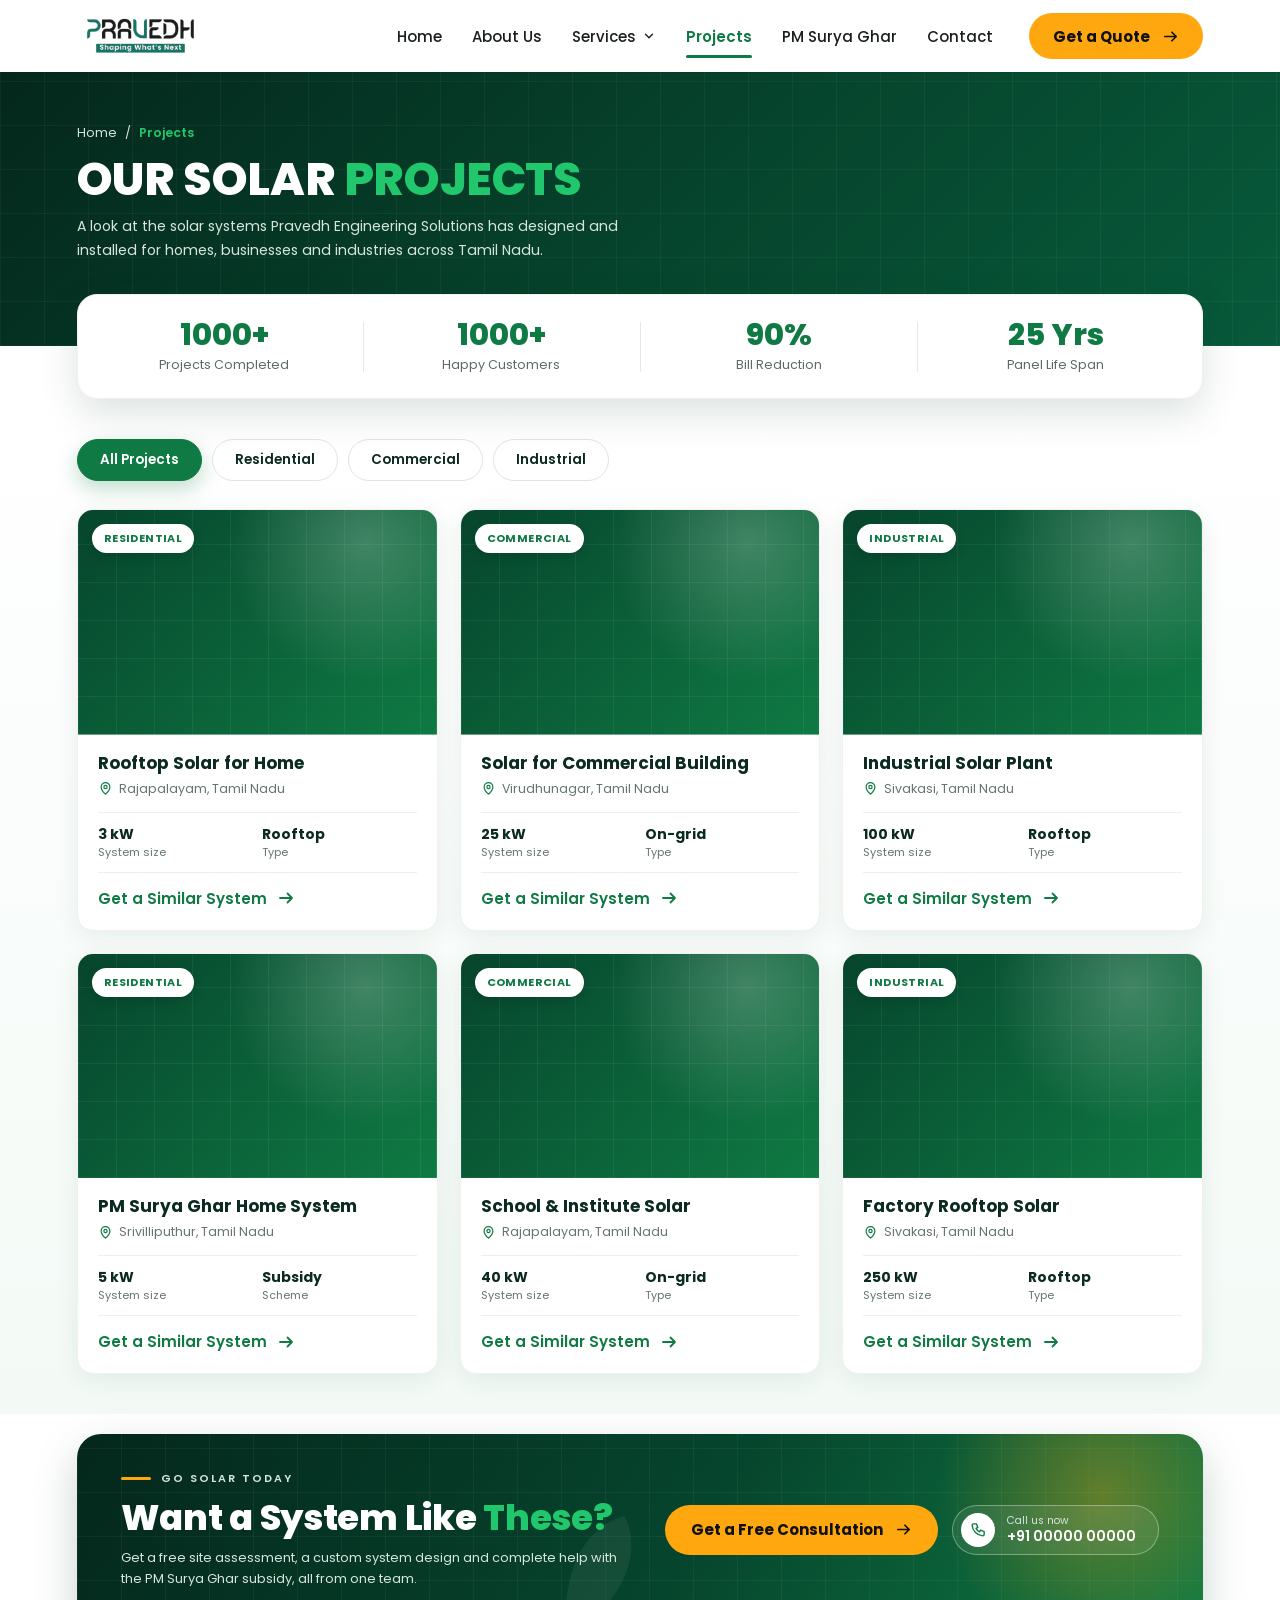
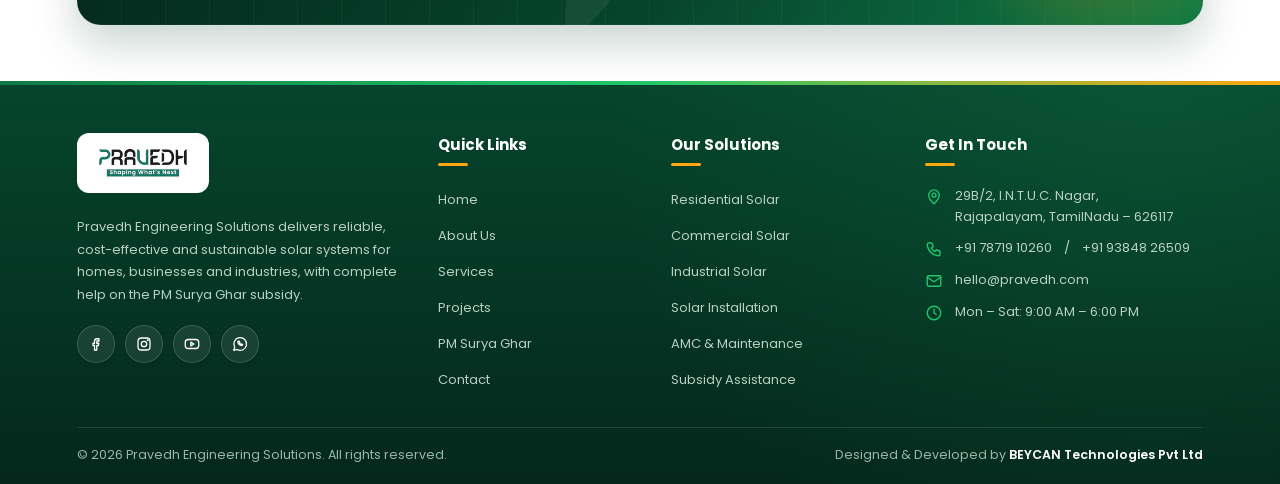
==== commit cddd00e0: "Add files via upload" ====
--- a/projects.html
+++ b/projects.html
@@ -280,20 +280,22 @@
         </ul>
       </div>
 
+       <!-- contact -->
       <div class="f-col f-contact">
         <h4>Get In Touch</h4>
         <ul>
           <li>
             <svg viewBox="0 0 24 24"><path d="M12 21s7-6.2 7-11.5a7 7 0 0 0-14 0C5 14.8 12 21 12 21z"/><circle cx="12" cy="9.5" r="2.6"/></svg>
-            <span>Your street address,<br>Rajapalayam, Tamil Nadu</span>
+            <span>29B/2, I.N.T.U.C. Nagar,<br>Rajapalayam, TamilNadu – 626117</span>
           </li>
           <li>
             <svg viewBox="0 0 24 24"><path d="M5 4h4l2 5-2.5 1.5a11 11 0 0 0 5 5L15 13l5 2v4a2 2 0 0 1-2 2A16 16 0 0 1 3 6a2 2 0 0 1 2-2z"/></svg>
-            <a href="tel:+910000000000">+91 00000 00000</a>
+    <a href="tel:+917871910260">+91 78719 10260</a>/
+      <a href="tel:+919384826509">+91 93848 26509</a>
           </li>
           <li>
             <svg viewBox="0 0 24 24"><rect x="3" y="5" width="18" height="14" rx="2"/><path d="M3 7l9 6 9-6"/></svg>
-            <a href="mailto:info@yourdomain.com">info@yourdomain.com</a>
+            <a href="mailto:hello@pravedh.com">hello@pravedh.com</a>
           </li>
           <li>
             <svg viewBox="0 0 24 24"><circle cx="12" cy="12" r="9"/><path d="M12 7v5l3 2"/></svg>
@@ -301,6 +303,7 @@
           </li>
         </ul>
       </div>
+
     </div>
 
     <div class="footer-bottom">
